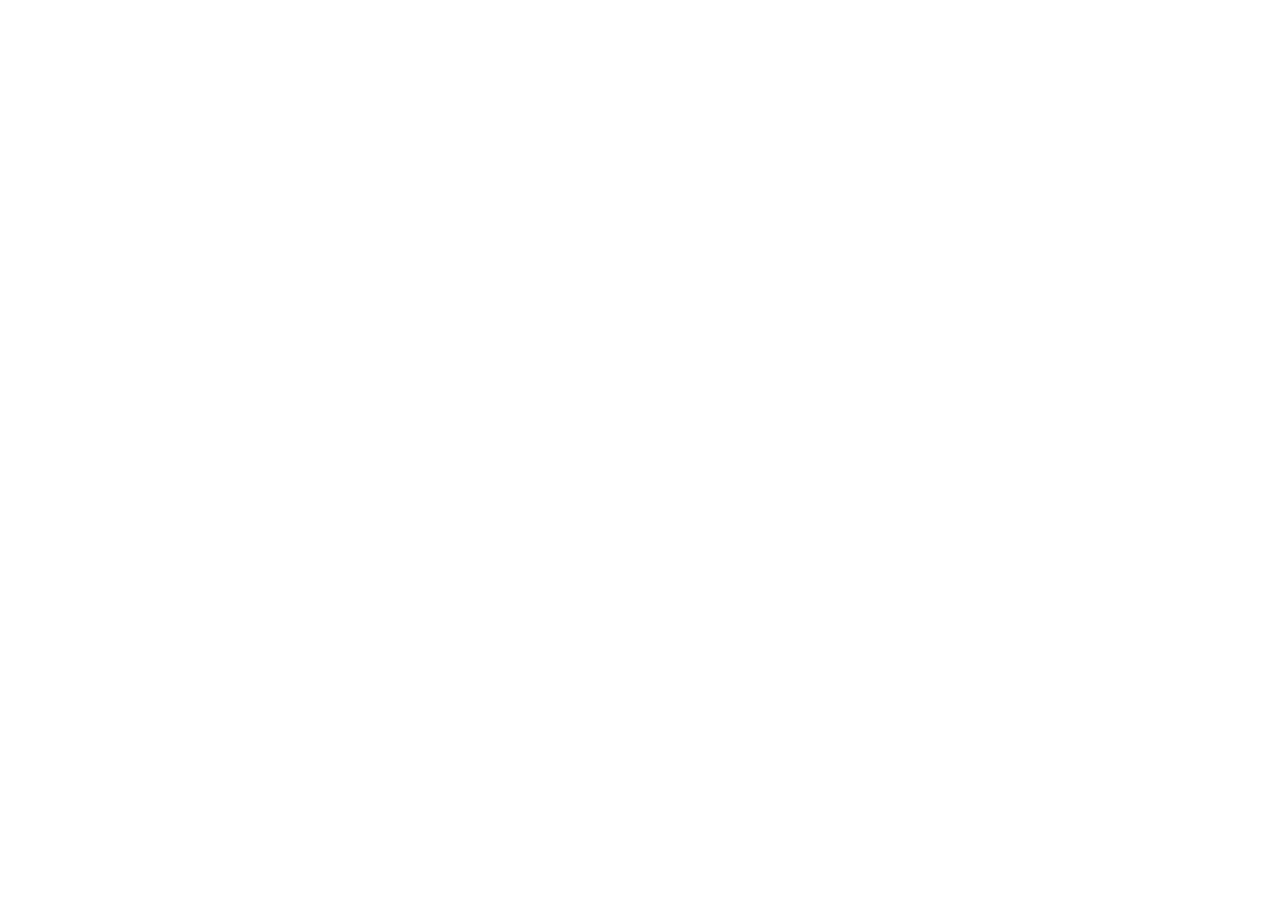
==== Calculator/index.html @ 6b1c2dd5 "commit" ====
<!DOCTYPE html>
<html lang="en">
<head>
    <meta charset="UTF-8">
    <meta name="viewport" content="width=device-width, initial-scale=1.0">
    <title>Calculator</title>
    <link rel="stylesheet" href="style.css">
</head>
<body>
    

    <script src="script.js"></script>
</body>
</html>
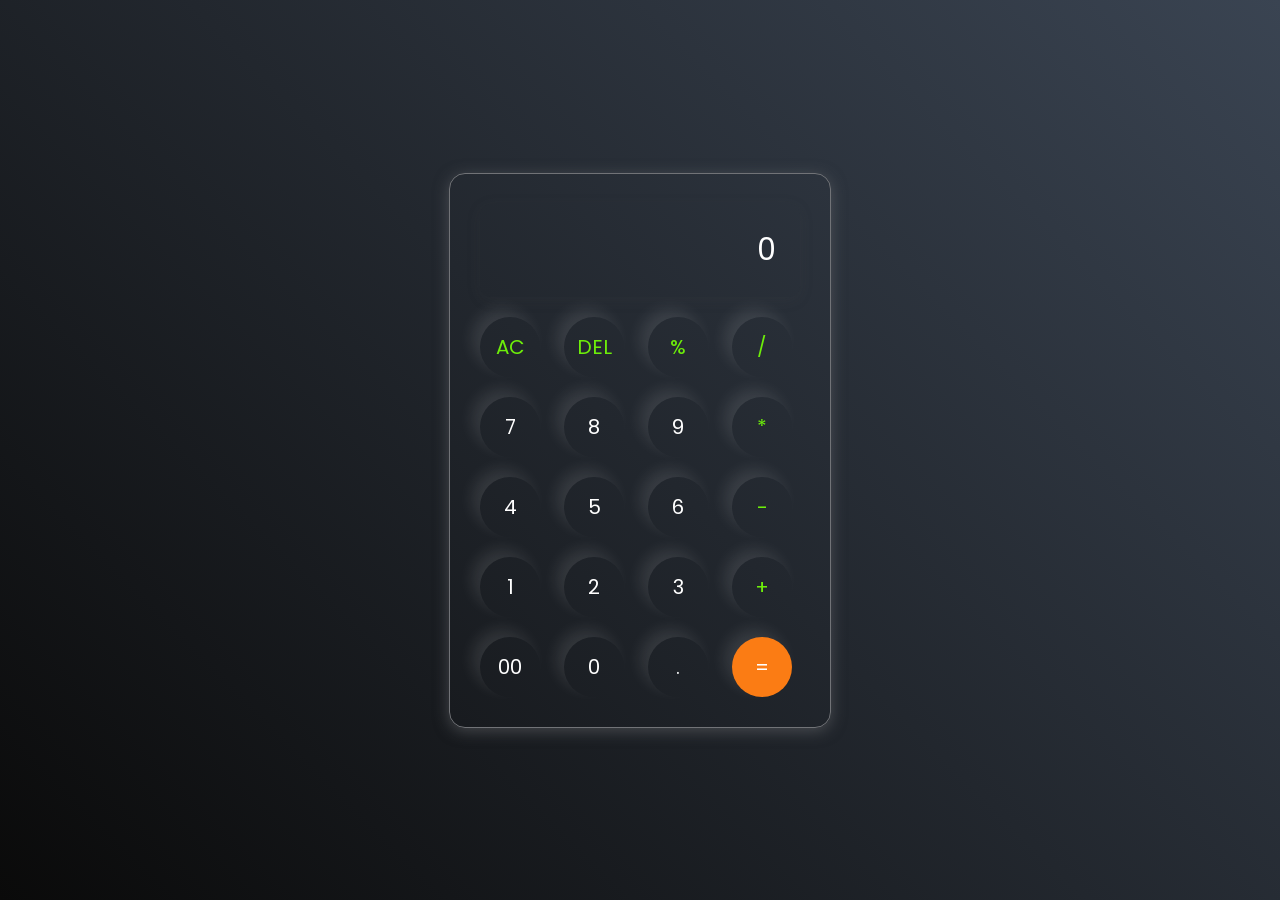
==== commit 2de279ba: "commit" ====
--- a/Calculator/index.html
+++ b/Calculator/index.html
@@ -1,14 +1,45 @@
 <!DOCTYPE html>
 <html lang="en">
-<head>
-    <meta charset="UTF-8">
-    <meta name="viewport" content="width=device-width, initial-scale=1.0">
+  <head>
+    <meta charset="UTF-8" />
+    <meta name="viewport" content="width=device-width, initial-scale=1.0" />
     <title>Calculator</title>
-    <link rel="stylesheet" href="style.css">
-</head>
-<body>
-    
-
+    <link rel="stylesheet" href="style.css" />
+  </head>
+  <body>
+    <div class="calculator">
+      <input type="text" placeholder="0" id = "inputBox"/>
+      <div>
+        <button class = "op">AC</button>
+        <button class = "op">DEL</button>
+        <button class = "op">%</button>
+        <button class = "op">/</button>
+      </div>
+      <div>
+        <button>7</button>
+        <button>8</button>
+        <button>9</button>
+        <button class = "op">*</button>
+      </div>
+      <div>
+        <button>4</button>
+        <button>5</button>
+        <button>6</button>
+        <button class = "op">-</button>
+      </div>
+      <div>
+        <button>1</button>
+        <button>2</button>
+        <button>3</button>
+        <button class = "op">+</button>
+      </div>
+      <div>
+        <button>00</button>
+        <button>0</button>
+        <button>.</button>
+        <button class="equalBtn">=</button>
+      </div>
+    </div>
     <script src="script.js"></script>
-</body>
-</html>+  </body>
+</html>
--- a/Calculator/style.css
+++ b/Calculator/style.css
@@ -0,0 +1,60 @@
+@import url('https://fonts.googleapis.com/css2?family=Poppins:wght@500&display=swap');
+*{
+    margin : 0;
+    padding: 0;
+    box-sizing: border-box;
+    font-family: 'Poppins', sans-serif;
+}
+
+body{
+    height: 100vh;
+    width: 100%;
+    display: flex;
+    justify-content: center;
+    align-items: center;
+    background: linear-gradient(45deg, #0a0a0a, #3a4452);
+}
+
+.calculator{
+    border: 1px solid #717377;
+    padding: 20px;
+    border-radius: 16px;
+    background-color: transparent;
+    box-shadow: 0pc 3px 15px rgba(113, 115, 119, 0.5);
+}
+input{
+    width: 320px;
+    border: none;
+    padding: 24px;
+    margin: 10px;
+    background-color: transparent;
+    box-shadow: 0px 3px 15px rgba(84, 84, 84, 0.1);
+    font-size: 30px;
+    text-align: right;
+    cursor: pointer;
+    border-radius: 10px;
+    color: #fff;
+}
+input::placeholder{
+    color: #ffffff;
+}
+
+button{
+    border: none;
+    width: 60px;
+    height: 60px;
+    margin: 10px;
+    border-radius: 50%;
+    background: transparent;
+    color: #ffffff;
+    font-size: 20px;
+    box-shadow: -8px -8px 15px rgba(255, 255, 255, 0.1);
+    cursor: pointer;
+}
+
+.equalBtn{
+    background-color: #fb7c14;
+}
+.op{
+    color: #6dee0a;
+}
